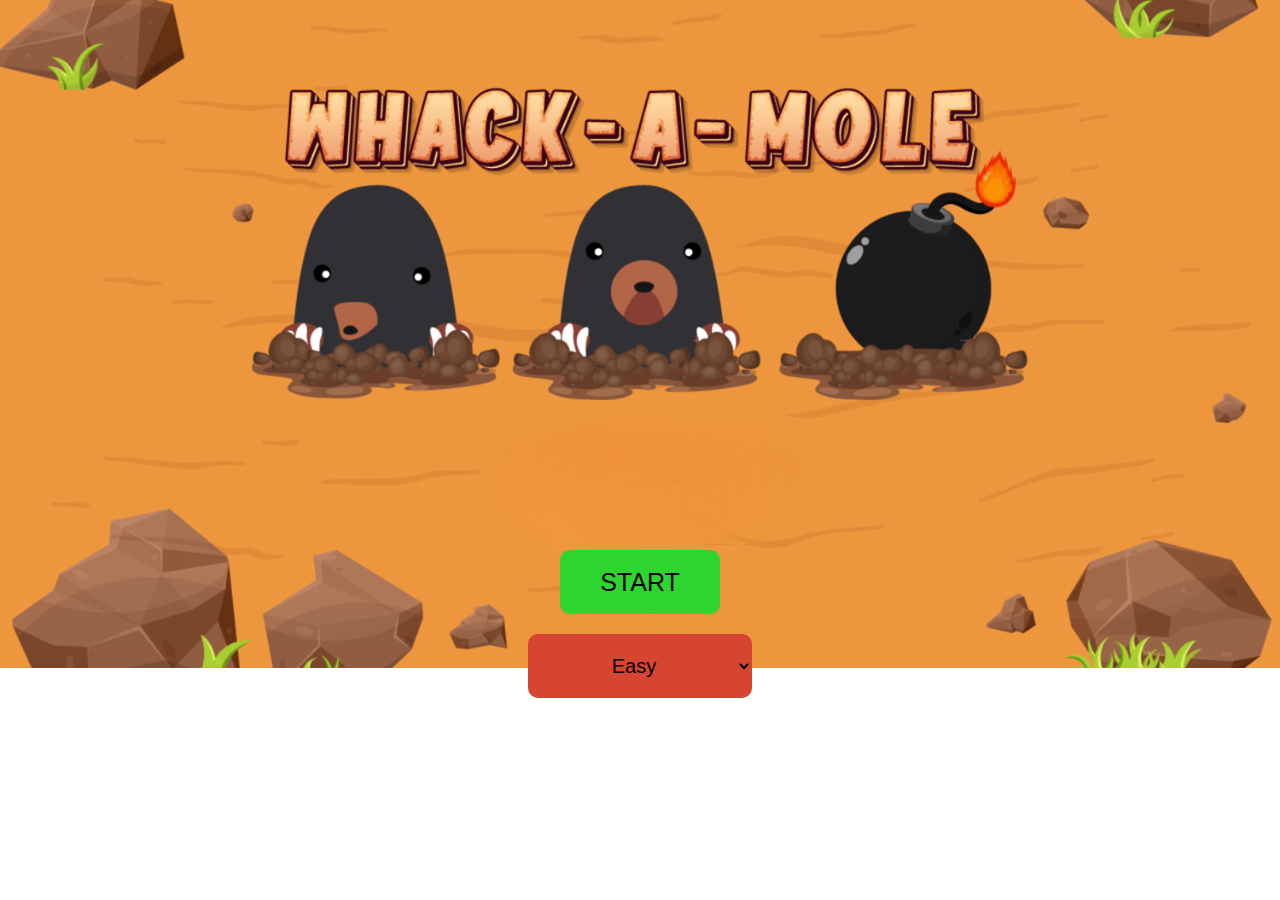
==== index.html @ 33df4672 "Set up a game menu" ====
<!DOCTYPE html>
<html lang="en">
<head>
    <meta charset="UTF-8">
    <meta name="viewport" content="width=device-width, initial-scale=1.0">
    <title>Game</title>
    <link rel="stylesheet" href="css/style.css">
</head>
<body>
    

    <div class="btn">
        <button class="start">START</button>
    </div>

    <div class="level">
        <select id="level" >
            <option value="Easy">Easy</option>
            <option value="Medium">Medium</option>
            <option value="Hard">Hard</option>
        </select>
    </div>
</body>
</html>
---- css/style.css ----
*{
    margin: 0;
    padding: 0;
    box-sizing: border-box;

}

body{
    background-image: url(../img/whack-a-mole-Photoroom.png);
    background-repeat: no-repeat ;
    background-size:cover;
    background-position-y: -100px;
    
}


 
h3{
    font-size: 25px;
}


.start{
    border-radius: 10px;
    background-color: rgb(47, 213, 47);
    width: 10rem;
    height: 4rem;
    font-size: 25px;
    border: none;

}


.start:hover{
    background-color: gray;
}

.btn{
    display: flex;
    justify-content: center;
    align-items: flex-end;
    margin-top: 550px;

}

.level{
    display: flex;
    justify-content: center;
    margin-top: 20px;

}
#level{
    border-radius: 10px;
    height: 4rem;
    width: 14rem;
    background-color: rgb(213, 69, 47);
    display: flex;
    text-align: center;
    font-size: 20px;
    border: none;
}
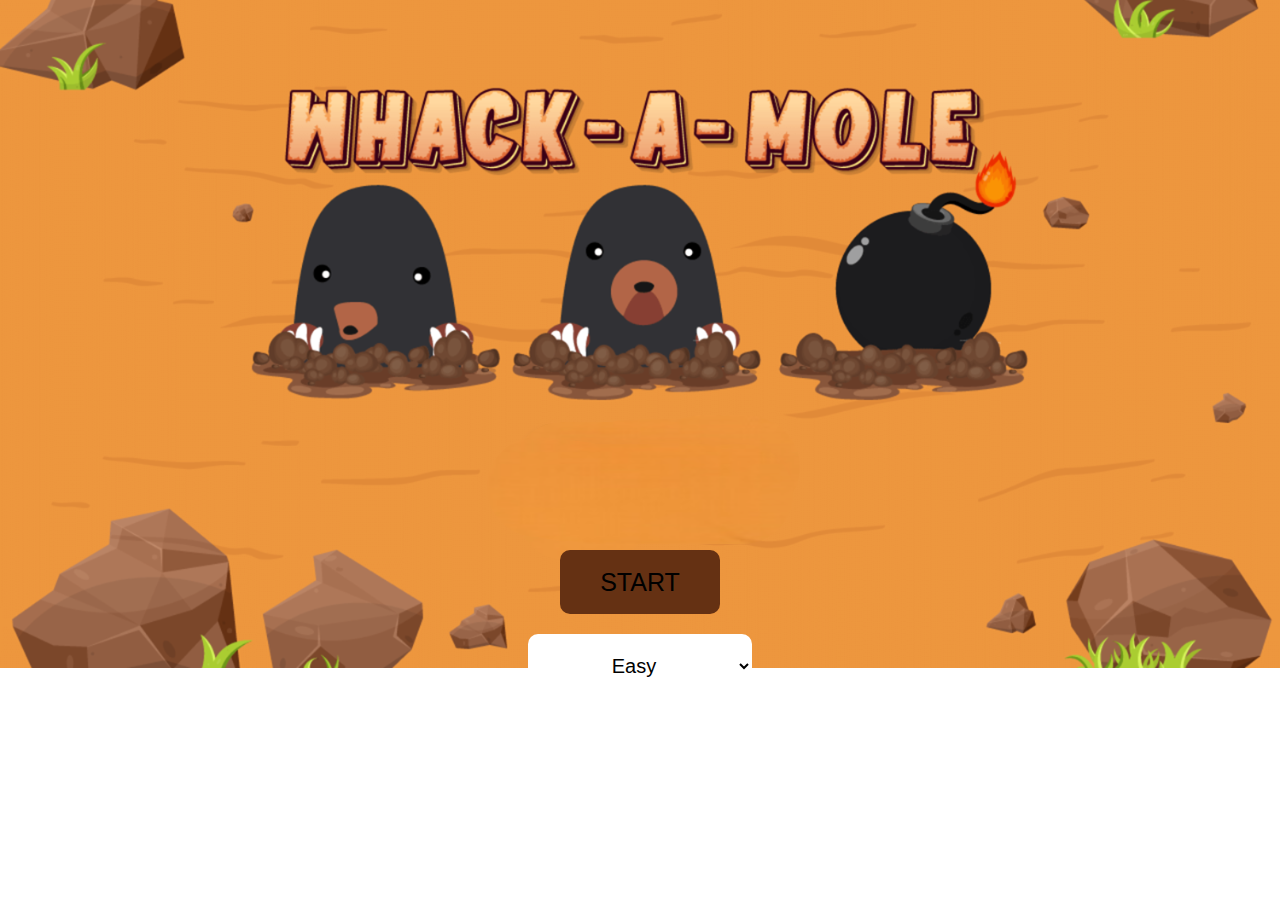
==== commit 93f02581: "Create Game Holes and Mole Appearance" ====
--- a/index.html
+++ b/index.html
@@ -8,11 +8,12 @@
 </head>
 <body>
     
+<section id="menu">
 
     <div class="btn">
         <button class="start">START</button>
     </div>
-
+    
     <div class="level">
         <select id="level" >
             <option value="Easy">Easy</option>
@@ -20,5 +21,63 @@
             <option value="Hard">Hard</option>
         </select>
     </div>
+</section>
+
+    <main>
+    
+        <div class="mole-container">
+            <!-- Mole 1 -->
+            <div class="mole">
+                <div class="dirt"></div>
+                <div class="mole-head">
+                    <div class="mole-nose"></div>
+                </div>
+                <div class="mole-paw-container">
+                    
+                   
+                </div>
+                <div class="hole"></div>
+            </div>
+    
+            <!-- Mole 2 -->
+            <div class="mole">
+                <div class="dirt"></div>
+                <div class="mole-head">
+                    <div class="mole-nose"></div>
+                </div>
+                <div class="mole-paw-container">
+                    
+                </div>
+                <div class="hole"></div>
+            </div>
+    
+            <!-- Mole 3 -->
+            <div class="mole">
+                <div class="dirt"></div>
+                <div class="mole-head">
+                    <div class="mole-nose"></div>
+                </div>
+                <div class="mole-paw-container">
+                    
+                </div>
+                <div class="hole"></div>
+            </div>
+    
+            <!-- Mole 3 -->
+            <div class="mole">
+                <div class="dirt"></div>
+                <div class="mole-head">
+                    <div class="mole-nose"></div>
+                </div>
+                <div class="mole-paw-container">
+                    
+                </div>
+                <div class="hole"></div>
+            </div>
+            
+            
+        </div>
+    </main>
+   
 </body>
 </html>--- a/css/style.css
+++ b/css/style.css
@@ -12,7 +12,10 @@
     background-position-y: -100px;
     
 }
-
+#menu{
+    /* display: none; */
+
+}
 
  
 h3{
@@ -22,7 +25,7 @@
 
 .start{
     border-radius: 10px;
-    background-color: rgb(47, 213, 47);
+    background-color: #653113;
     width: 10rem;
     height: 4rem;
     font-size: 25px;
@@ -53,9 +56,167 @@
     border-radius: 10px;
     height: 4rem;
     width: 14rem;
-    background-color: rgb(213, 69, 47);
+    background-color: #fff;
     display: flex;
     text-align: center;
     font-size: 20px;
     border: none;
 }
+
+main {
+    display: flex;
+    justify-content: center;
+    align-items: center;
+    height: 100vh;
+    margin: 0;
+    background-color: #d89e62;
+    font-family: Arial, sans-serif;
+    display: none;
+
+}
+
+.mole-container {
+    display: flex;
+    gap: 50px;
+    align-items: flex-end;
+    padding: 20px;
+}
+
+/* Each mole container */
+.mole {
+    position: relative;
+    display: flex;
+    flex-direction: column;
+    align-items: center;
+    justify-content: flex-end;
+    width: 140px;
+    height: 180px;
+}
+
+/* Dirt styling with shadow */
+.dirt {
+    width: 100%;
+    height: 60px;
+    background: radial-gradient(circle, #7a4b35, #5d4037);
+    border-radius: 50%;
+    box-shadow: 0px 10px 15px rgba(0, 0, 0, 0.3);
+    position: absolute;
+    bottom: 0;
+}
+
+/* Mole head with shading */
+.mole-head {
+    width: 100px;
+    height: 120px;
+    background: radial-gradient(circle at 60% 40%, #1b1b1b, #000);
+    border-radius: 50%;
+    box-shadow: 0px 8px 15px rgba(0, 0, 0, 0.4);
+    position: relative;
+    z-index: 1;
+    display: flex;
+    justify-content: center;
+    align-items: center;
+    flex-direction: column;
+}
+
+/* Eyes */
+.mole-head::before,
+.mole-head::after {
+    content: '';
+    position: absolute;
+    top: 30px;
+    width: 15px;
+    height: 15px;
+    background: radial-gradient(circle, #fff, #d3d3d3);
+    border-radius: 50%;
+}
+
+.mole-head::before {
+    left: 25px;
+}
+
+.mole-head::after {
+    right: 25px;
+}
+
+/* Nose */
+.mole-nose {
+    width: 20px;
+    height: 15px;
+    background: radial-gradient(circle at 50% 40%, #9c5d3d, #6a3924);
+    border-radius: 50%;
+    box-shadow: 0px 4px 6px rgba(0, 0, 0, 0.2);
+}
+
+/* Paws with shading and claws */
+.mole-paw-container {
+    display: flex;
+    justify-content: space-between;
+    width: 80px;
+    position: absolute;
+    bottom: 20px;
+}
+
+.mole-paw {
+    width: 25px;
+    height: 15px;
+    background: radial-gradient(circle at 50% 30%, #1b1b1b, #000);
+    border-radius: 50%;
+    position: relative;
+}
+
+/* Claws */
+.mole-paw::before,
+.mole-paw::after {
+    content: '';
+    position: absolute;
+    top: 2px;
+    width: 6px;
+    height: 10px;
+    background: linear-gradient(to bottom, #f2f2f2, #c1c1c1);
+    border-radius: 2px;
+}
+
+.mole-paw::before {
+    left: 3px;
+}
+
+.mole-paw::after {
+    right: 3px;
+}
+
+/* Bomb styling */
+.bomb {
+    width: 100px;
+    height: 100px;
+    background: radial-gradient(circle at 50% 50%, #3c3c3c, #1a1a1a);
+    border-radius: 50%;
+    box-shadow: 0px 8px 15px rgba(0, 0, 0, 0.4);
+    position: relative;
+}
+
+/* Flame effect on bomb */
+.bomb::before {
+    content: '';
+    position: absolute;
+    top: -15px;
+    left: 50%;
+    transform: translateX(-50%);
+    width: 20px;
+    height: 20px;
+    background: radial-gradient(circle, #ff8c00, #ff4500);
+    border-radius: 50%;
+    box-shadow: 0 0 15px 5px rgba(255, 69, 0, 0.5);
+}
+.hole{
+    background: #d89e62;
+    backdrop-filter: blur;
+    width: 200px;
+    height: 150px;
+    position: absolute;
+    z-index: 10;
+    top: 210px;
+}
+.mole-head{
+    top: 162px;
+}
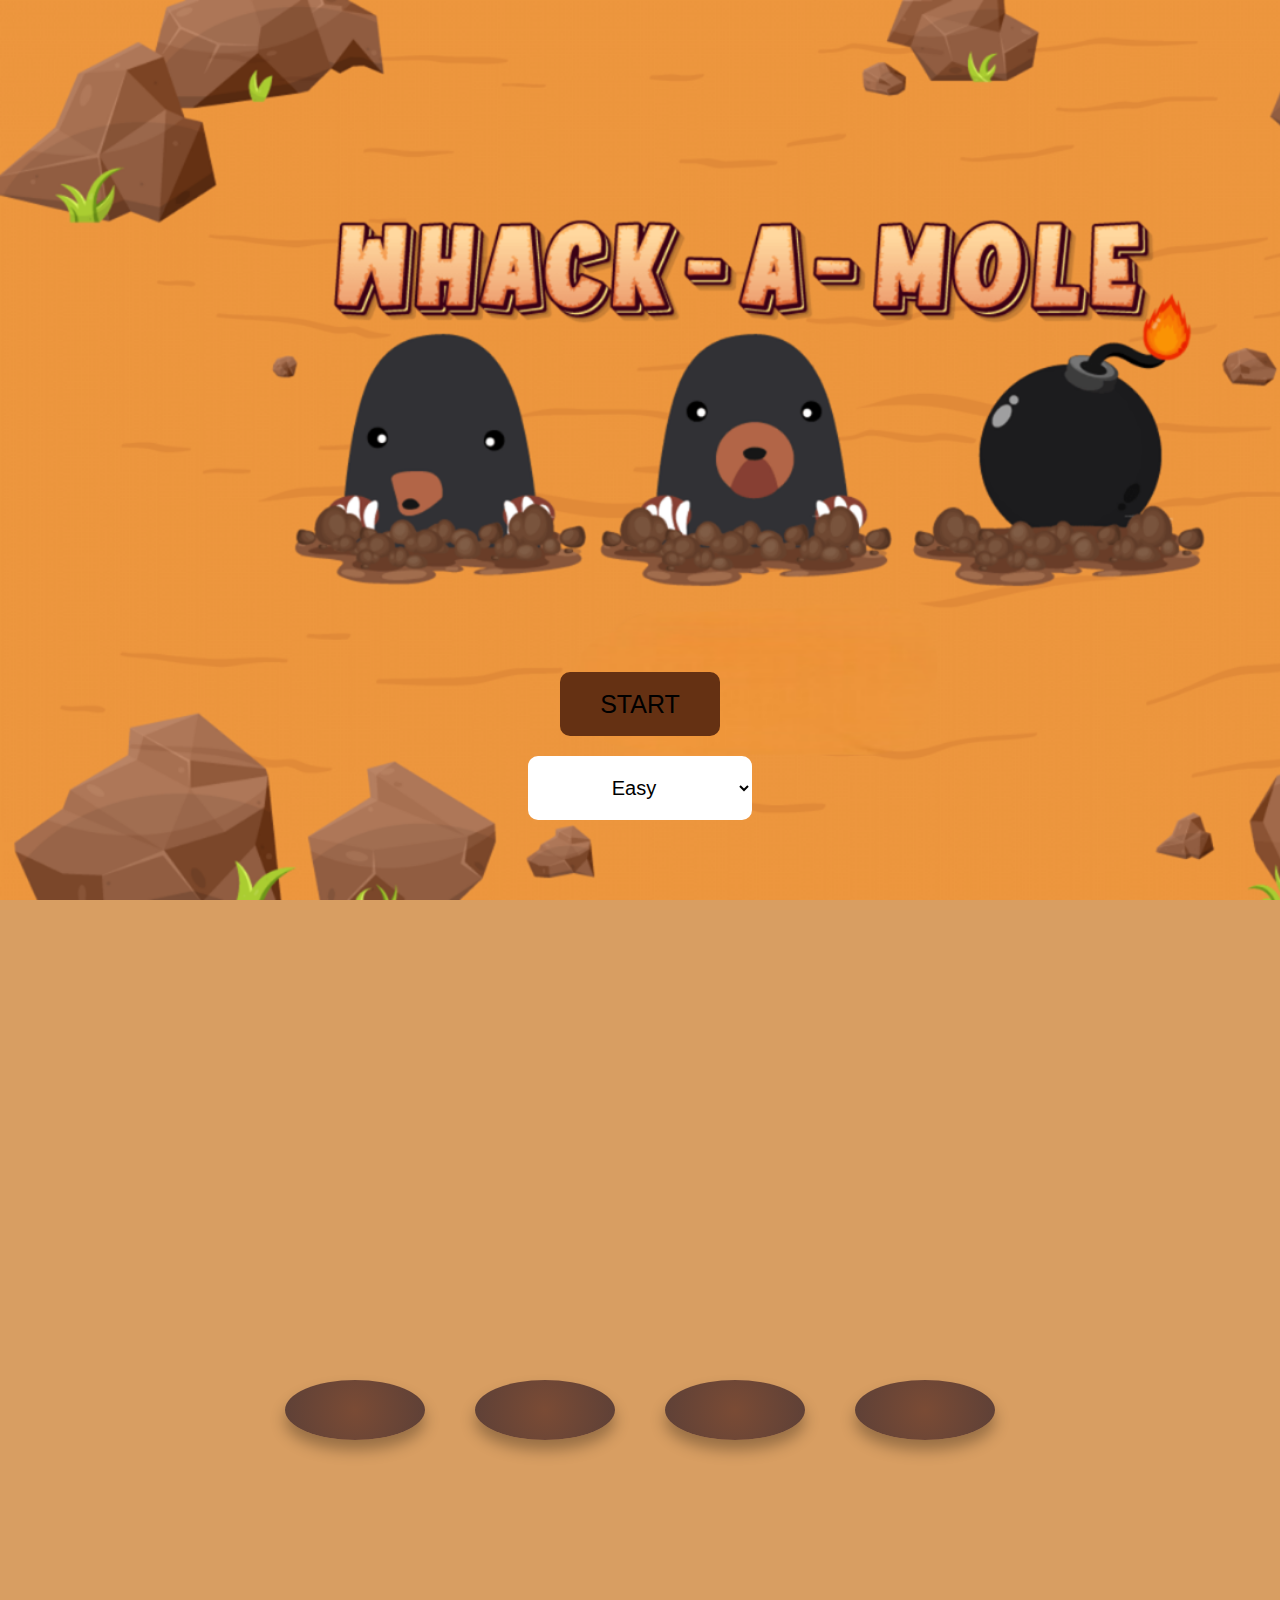
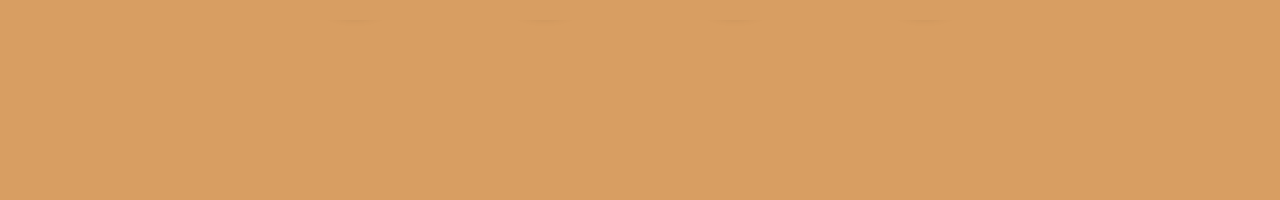
==== commit e51328da: "Create Game Holes and Mole Appearance" ====
--- a/index.html
+++ b/index.html
@@ -21,6 +21,7 @@
             <option value="Hard">Hard</option>
         </select>
     </div>
+    
 </section>
 
     <main>
--- a/css/style.css
+++ b/css/style.css
@@ -5,16 +5,16 @@
 
 }
 
-body{
+#menu{
     background-image: url(../img/whack-a-mole-Photoroom.png);
     background-repeat: no-repeat ;
     background-size:cover;
-    background-position-y: -100px;
-    
-}
-#menu{
-    /* display: none; */
-
+    /* background-position-y: -100px; */
+    height: 100vh;
+    display: flex;
+    flex-direction: column;
+    justify-content: end;
+    padding-bottom: 5rem;
 }
 
  
@@ -42,7 +42,6 @@
     display: flex;
     justify-content: center;
     align-items: flex-end;
-    margin-top: 550px;
 
 }
 
@@ -71,7 +70,7 @@
     margin: 0;
     background-color: #d89e62;
     font-family: Arial, sans-serif;
-    display: none;
+    /* display: none; */
 
 }
 
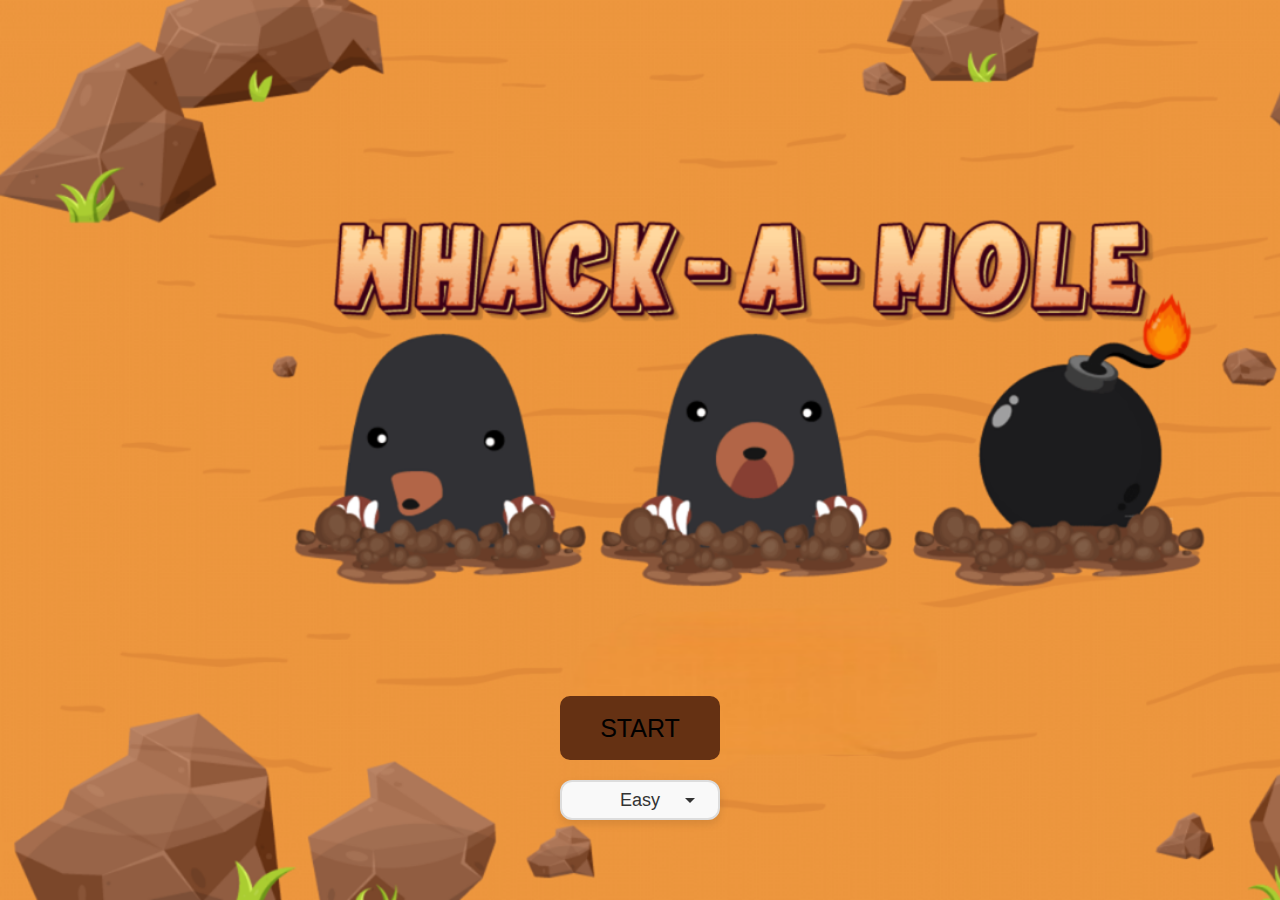
==== commit 9ec264d9: "Transform menu to navbar on game start, add score and controls" ====
--- a/index.html
+++ b/index.html
@@ -8,10 +8,10 @@
 </head>
 <body>
     
-<section id="menu">
+<section class="menu">
 
     <div class="btn">
-        <button class="start">START</button>
+        <button class="start" onclick="startGame()">START</button>
     </div>
     
     <div class="level">
@@ -21,10 +21,14 @@
             <option value="Hard">Hard</option>
         </select>
     </div>
+    <!-- New elements for score and controls -->
+    <div id="score" class="hidden">Score: 0</div>
+    <button class="stop hidden" onclick="stopGame()">Stop</button>
+    <button class="reset hidden" onclick="resetGame()">Reset</button>  
     
 </section>
 
-    <main>
+    <main class="hidden">
     
         <div class="mole-container">
             <!-- Mole 1 -->
@@ -79,6 +83,6 @@
             
         </div>
     </main>
-   
+   <script src="js/main.js"></script>
 </body>
 </html>--- a/css/style.css
+++ b/css/style.css
@@ -5,11 +5,10 @@
 
 }
 
-#menu{
+.menu{
     background-image: url(../img/whack-a-mole-Photoroom.png);
     background-repeat: no-repeat ;
     background-size:cover;
-    /* background-position-y: -100px; */
     height: 100vh;
     display: flex;
     flex-direction: column;
@@ -44,23 +43,43 @@
     align-items: flex-end;
 
 }
-
-.level{
+.level {
     display: flex;
     justify-content: center;
     margin-top: 20px;
-
-}
-#level{
-    border-radius: 10px;
-    height: 4rem;
-    width: 14rem;
-    background-color: #fff;
-    display: flex;
+    align-items: center;
+}
+
+#level {
+    border-radius: 12px;
+    height: 2.5rem;
+    width: 10rem;
+    background-color: #f9f9f9;
+    color: #333;
     text-align: center;
-    font-size: 20px;
-    border: none;
-}
+    font-size: 18px;
+    padding: 0 1rem;
+    border: 2px solid #ddd;
+    box-shadow: 0px 4px 8px rgba(0, 0, 0, 0.1);
+    transition: all 0.3s ease;
+    appearance: none; /* Hides the default arrow */
+    background-image: url('data:image/svg+xml;utf8,<svg xmlns="http://www.w3.org/2000/svg" viewBox="0 0 24 24" fill="%23333"><path d="M7 10l5 5 5-5H7z"/></svg>'); /* Custom arrow icon */
+    background-repeat: no-repeat;
+    background-position: right 1rem center;
+    background-size: 1.5rem;
+}
+
+#level:hover {
+    border-color: #a5a5a5;
+    box-shadow: 0px 6px 12px rgba(0, 0, 0, 0.15);
+}
+
+#level:focus {
+    outline: none;
+    border-color: #333;
+    box-shadow: 0px 0px 8px rgba(51, 51, 51, 0.3);
+}
+
 
 main {
     display: flex;
@@ -219,3 +238,49 @@
 .mole-head{
     top: 162px;
 }
+
+/* reda?> */
+.hidden {
+    display: none;
+}
+
+.nav-style.nav-style {
+    justify-content: space-between;
+    align-items: center;
+    height: 80px ;
+    padding: 0 20px;
+    background-color: #653113; /* Change to a desired navbar color */
+    color: white;
+    flex-direction: row;
+}
+
+.nav-style h1 {
+    font-size: 24px;
+    color: white;
+    margin: 0;
+}
+/* Score and control buttons styling */
+#score {
+    font-size: 20px;
+    font-weight: bold;
+    color: #fff;
+    margin-right: 20px;
+}
+
+button.stop,
+button.reset {
+    padding: 8px 16px;
+    margin-left: 10px;
+    border-radius: 8px;
+    background-color: #653113;
+    color: #fff;
+    border: none;
+    font-size: 16px;
+    cursor: pointer;
+    transition: background-color 0.3s ease;
+}
+
+button.stop:hover,
+button.reset:hover {
+    background-color: #3e2a18;
+}
